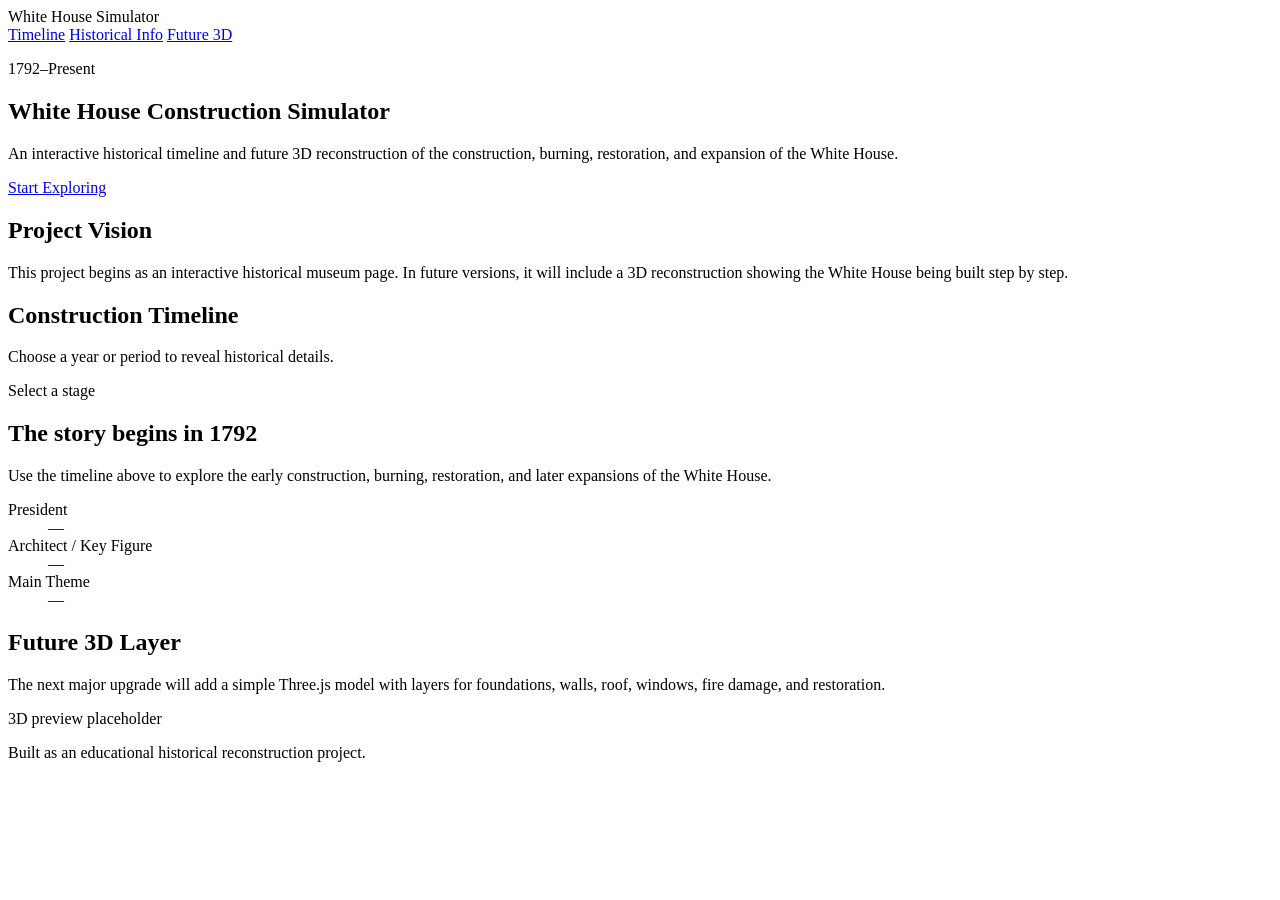
==== index.html @ 68769c88 "Add initial website homepage" ====
<!DOCTYPE html>
<html lang="en">
<head>
  <meta charset="UTF-8" />
  <meta name="viewport" content="width=device-width, initial-scale=1.0" />
  <title>White House Construction Simulator</title>
  <link rel="stylesheet" href="style.css" />
</head>
<body>
  <header class="hero">
    <nav class="navbar">
      <div class="logo">White House Simulator</div>
      <a href="#timeline">Timeline</a>
      <a href="#stage-card">Historical Info</a>
      <a href="#future">Future 3D</a>
    </nav>

    <section class="hero-content">
      <p class="eyebrow">1792–Present</p>
      <h1>White House Construction Simulator</h1>
      <p class="subtitle">
        An interactive historical timeline and future 3D reconstruction of the construction,
        burning, restoration, and expansion of the White House.
      </p>
      <a class="cta" href="#timeline">Start Exploring</a>
    </section>
  </header>

  <main>
    <section class="intro section">
      <h2>Project Vision</h2>
      <p>
        This project begins as an interactive historical museum page. In future versions,
        it will include a 3D reconstruction showing the White House being built step by step.
      </p>
    </section>

    <section id="timeline" class="section">
      <h2>Construction Timeline</h2>
      <p class="section-note">Choose a year or period to reveal historical details.</p>
      <div id="timeline-buttons" class="timeline-buttons"></div>
    </section>

    <section id="stage-card" class="stage-card section" aria-live="polite">
      <p class="eyebrow" id="stage-period">Select a stage</p>
      <h2 id="stage-title">The story begins in 1792</h2>
      <p id="stage-description">
        Use the timeline above to explore the early construction, burning, restoration,
        and later expansions of the White House.
      </p>
      <dl class="facts">
        <div><dt>President</dt><dd id="stage-president">—</dd></div>
        <div><dt>Architect / Key Figure</dt><dd id="stage-figure">—</dd></div>
        <div><dt>Main Theme</dt><dd id="stage-theme">—</dd></div>
      </dl>
    </section>

    <section id="future" class="section future-grid">
      <article>
        <h2>Future 3D Layer</h2>
        <p>
          The next major upgrade will add a simple Three.js model with layers for foundations,
          walls, roof, windows, fire damage, and restoration.
        </p>
      </article>
      <article class="placeholder-model">
        <div class="model-block base"></div>
        <div class="model-block walls"></div>
        <div class="model-block roof"></div>
        <p>3D preview placeholder</p>
      </article>
    </section>
  </main>

  <footer>
    <p>Built as an educational historical reconstruction project.</p>
  </footer>

  <script src="data/timeline.js"></script>
  <script src="script.js"></script>
</body>
</html>
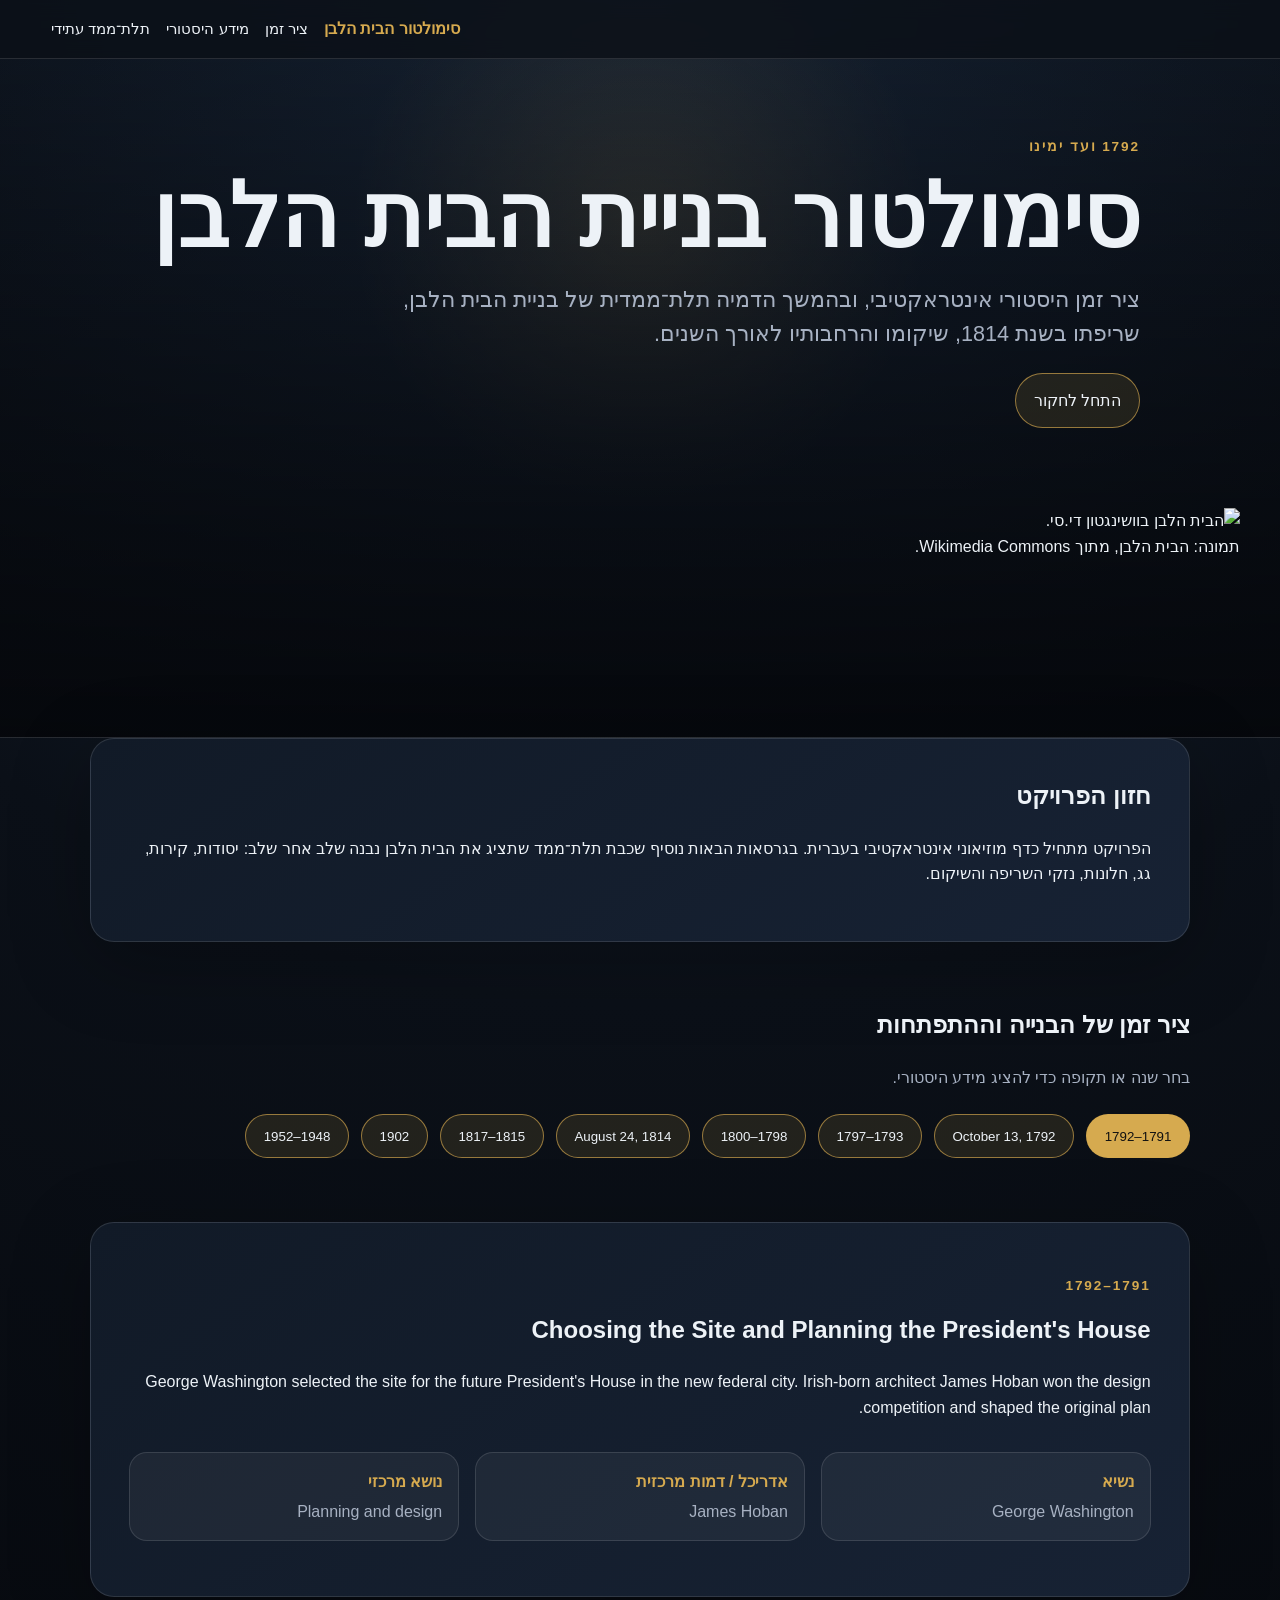
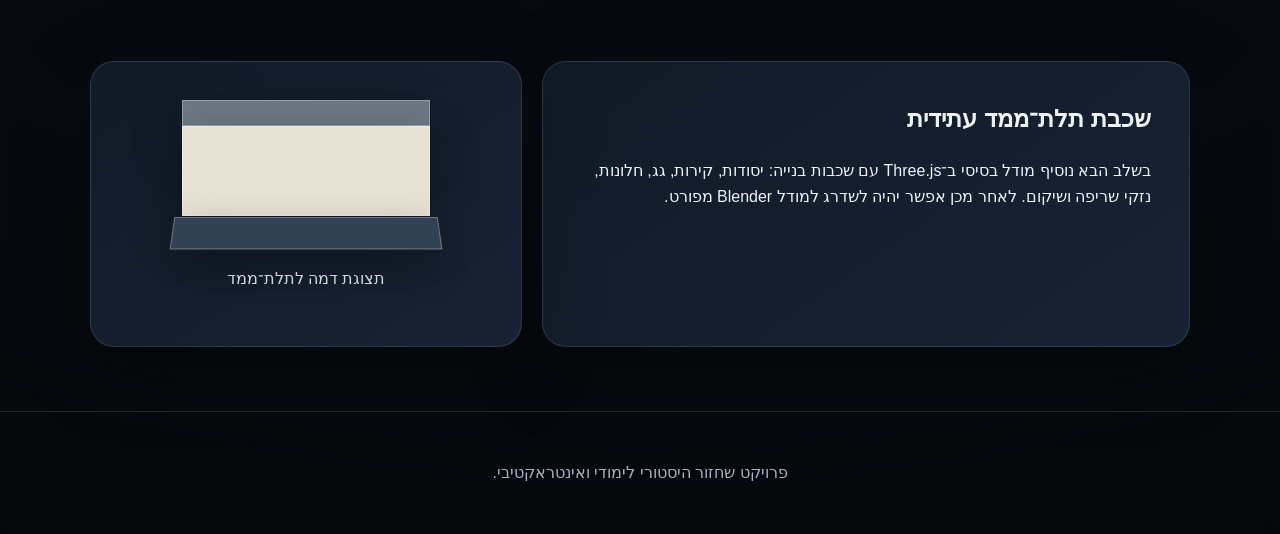
==== commit 3d8464cb: "Set Hebrew as default and add visible Wikimedia hero image" ====
--- a/index.html
+++ b/index.html
@@ -1,79 +1,90 @@
 <!DOCTYPE html>
-<html lang="en">
+<html lang="he" dir="rtl">
 <head>
   <meta charset="UTF-8" />
   <meta name="viewport" content="width=device-width, initial-scale=1.0" />
-  <title>White House Construction Simulator</title>
+  <title>סימולטור בניית הבית הלבן</title>
   <link rel="stylesheet" href="style.css" />
 </head>
 <body>
   <header class="hero">
     <nav class="navbar">
-      <div class="logo">White House Simulator</div>
-      <a href="#timeline">Timeline</a>
-      <a href="#stage-card">Historical Info</a>
-      <a href="#future">Future 3D</a>
+      <div class="logo">סימולטור הבית הלבן</div>
+      <a href="#timeline">ציר זמן</a>
+      <a href="#stage-card">מידע היסטורי</a>
+      <a href="#future">תלת־ממד עתידי</a>
     </nav>
 
-    <section class="hero-content">
-      <p class="eyebrow">1792–Present</p>
-      <h1>White House Construction Simulator</h1>
-      <p class="subtitle">
-        An interactive historical timeline and future 3D reconstruction of the construction,
-        burning, restoration, and expansion of the White House.
-      </p>
-      <a class="cta" href="#timeline">Start Exploring</a>
+    <section class="hero-layout">
+      <div class="hero-content">
+        <p class="eyebrow">1792 ועד ימינו</p>
+        <h1>סימולטור בניית הבית הלבן</h1>
+        <p class="subtitle">
+          ציר זמן היסטורי אינטראקטיבי, ובהמשך הדמיה תלת־ממדית של בניית הבית הלבן,
+          שריפתו בשנת 1814, שיקומו והרחבותיו לאורך השנים.
+        </p>
+        <a class="cta" href="#timeline">התחל לחקור</a>
+      </div>
+
+      <figure class="hero-image-card">
+        <img
+          src="https://upload.wikimedia.org/wikipedia/commons/6/6e/White_House%2C_Washington_DC.jpg"
+          alt="הבית הלבן בוושינגטון די.סי."
+        />
+        <figcaption>
+          תמונה: הבית הלבן, מתוך Wikimedia Commons.
+        </figcaption>
+      </figure>
     </section>
   </header>
 
   <main>
     <section class="intro section">
-      <h2>Project Vision</h2>
+      <h2>חזון הפרויקט</h2>
       <p>
-        This project begins as an interactive historical museum page. In future versions,
-        it will include a 3D reconstruction showing the White House being built step by step.
+        הפרויקט מתחיל כדף מוזיאוני אינטראקטיבי בעברית. בגרסאות הבאות נוסיף שכבת תלת־ממד
+        שתציג את הבית הלבן נבנה שלב אחר שלב: יסודות, קירות, גג, חלונות, נזקי השריפה והשיקום.
       </p>
     </section>
 
     <section id="timeline" class="section">
-      <h2>Construction Timeline</h2>
-      <p class="section-note">Choose a year or period to reveal historical details.</p>
+      <h2>ציר זמן של הבנייה וההתפתחות</h2>
+      <p class="section-note">בחר שנה או תקופה כדי להציג מידע היסטורי.</p>
       <div id="timeline-buttons" class="timeline-buttons"></div>
     </section>
 
     <section id="stage-card" class="stage-card section" aria-live="polite">
-      <p class="eyebrow" id="stage-period">Select a stage</p>
-      <h2 id="stage-title">The story begins in 1792</h2>
+      <p class="eyebrow" id="stage-period">בחר שלב</p>
+      <h2 id="stage-title">הסיפור מתחיל בשנת 1792</h2>
       <p id="stage-description">
-        Use the timeline above to explore the early construction, burning, restoration,
-        and later expansions of the White House.
+        השתמש בציר הזמן כדי לחקור את בניית הבית הלבן, שריפתו, שיקומו והרחבותיו המאוחרות.
       </p>
       <dl class="facts">
-        <div><dt>President</dt><dd id="stage-president">—</dd></div>
-        <div><dt>Architect / Key Figure</dt><dd id="stage-figure">—</dd></div>
-        <div><dt>Main Theme</dt><dd id="stage-theme">—</dd></div>
+        <div><dt>נשיא</dt><dd id="stage-president">—</dd></div>
+        <div><dt>אדריכל / דמות מרכזית</dt><dd id="stage-figure">—</dd></div>
+        <div><dt>נושא מרכזי</dt><dd id="stage-theme">—</dd></div>
       </dl>
     </section>
 
     <section id="future" class="section future-grid">
       <article>
-        <h2>Future 3D Layer</h2>
+        <h2>שכבת תלת־ממד עתידית</h2>
         <p>
-          The next major upgrade will add a simple Three.js model with layers for foundations,
-          walls, roof, windows, fire damage, and restoration.
+          בשלב הבא נוסיף מודל בסיסי ב־Three.js עם שכבות בנייה: יסודות, קירות, גג,
+          חלונות, נזקי שריפה ושיקום. לאחר מכן אפשר יהיה לשדרג למודל Blender מפורט.
         </p>
       </article>
       <article class="placeholder-model">
         <div class="model-block base"></div>
         <div class="model-block walls"></div>
         <div class="model-block roof"></div>
-        <p>3D preview placeholder</p>
+        <p>תצוגת דמה לתלת־ממד</p>
       </article>
     </section>
   </main>
 
   <footer>
-    <p>Built as an educational historical reconstruction project.</p>
+    <p>פרויקט שחזור היסטורי לימודי ואינטראקטיבי.</p>
   </footer>
 
   <script src="data/timeline.js"></script>
--- a/style.css
+++ b/style.css
@@ -0,0 +1,173 @@
+:root {
+  --bg: #0b1018;
+  --panel: #111a27;
+  --panel-2: #172234;
+  --text: #edf2f7;
+  --muted: #a7b1c2;
+  --gold: #d6aa4f;
+  --line: rgba(255,255,255,0.12);
+}
+
+* { box-sizing: border-box; }
+html { scroll-behavior: smooth; }
+body {
+  margin: 0;
+  font-family: Arial, Helvetica, sans-serif;
+  background: radial-gradient(circle at top, #1b2b40 0%, var(--bg) 45%, #05070b 100%);
+  color: var(--text);
+  line-height: 1.6;
+}
+
+.hero {
+  min-height: 82vh;
+  display: flex;
+  flex-direction: column;
+  border-bottom: 1px solid var(--line);
+  background:
+    linear-gradient(rgba(5,7,11,0.25), rgba(5,7,11,0.92)),
+    radial-gradient(circle at 50% 30%, rgba(214,170,79,0.18), transparent 35%);
+}
+
+.navbar {
+  position: sticky;
+  top: 0;
+  z-index: 10;
+  display: flex;
+  gap: 1rem;
+  align-items: center;
+  padding: 1rem clamp(1rem, 4vw, 4rem);
+  background: rgba(11, 16, 24, 0.82);
+  backdrop-filter: blur(10px);
+  border-bottom: 1px solid var(--line);
+}
+
+.logo {
+  margin-right: auto;
+  font-weight: 700;
+  color: var(--gold);
+}
+
+.navbar a {
+  color: var(--text);
+  text-decoration: none;
+  font-size: 0.95rem;
+}
+
+.hero-content {
+  width: min(1000px, 92vw);
+  margin: auto;
+  padding: 4rem 0;
+}
+
+.eyebrow {
+  color: var(--gold);
+  text-transform: uppercase;
+  letter-spacing: 0.14em;
+  font-weight: 700;
+  font-size: 0.85rem;
+}
+
+h1 {
+  font-size: clamp(2.4rem, 7vw, 5.8rem);
+  line-height: 1;
+  margin: 0.2rem 0 1rem;
+}
+
+h2 { margin-top: 0; }
+.subtitle {
+  max-width: 760px;
+  font-size: clamp(1.05rem, 2vw, 1.35rem);
+  color: var(--muted);
+}
+
+.cta, .timeline-buttons button {
+  display: inline-block;
+  border: 1px solid rgba(214,170,79,0.65);
+  background: rgba(214,170,79,0.12);
+  color: var(--text);
+  padding: 0.85rem 1.1rem;
+  border-radius: 999px;
+  text-decoration: none;
+  cursor: pointer;
+}
+
+.section {
+  width: min(1100px, 92vw);
+  margin: 0 auto;
+  padding: 4rem 0;
+}
+
+.intro, .stage-card, .future-grid article {
+  background: linear-gradient(145deg, var(--panel), var(--panel-2));
+  border: 1px solid var(--line);
+  border-radius: 24px;
+  padding: clamp(1.25rem, 3vw, 2.4rem);
+  box-shadow: 0 20px 80px rgba(0,0,0,0.25);
+}
+
+.section-note { color: var(--muted); }
+.timeline-buttons {
+  display: flex;
+  flex-wrap: wrap;
+  gap: 0.75rem;
+  margin-top: 1.5rem;
+}
+
+.timeline-buttons button.active {
+  background: var(--gold);
+  color: #111;
+}
+
+.facts {
+  display: grid;
+  grid-template-columns: repeat(3, 1fr);
+  gap: 1rem;
+  margin-top: 2rem;
+}
+
+.facts div {
+  background: rgba(255,255,255,0.05);
+  border: 1px solid var(--line);
+  border-radius: 18px;
+  padding: 1rem;
+}
+
+dt { color: var(--gold); font-weight: 700; }
+dd { margin: 0.25rem 0 0; color: var(--muted); }
+
+.future-grid {
+  display: grid;
+  grid-template-columns: 1.2fr 0.8fr;
+  gap: 1.25rem;
+  align-items: stretch;
+}
+
+.placeholder-model {
+  display: grid;
+  place-items: center;
+  min-height: 280px;
+  text-align: center;
+}
+
+.model-block {
+  width: 70%;
+  border: 1px solid rgba(255,255,255,0.3);
+  box-shadow: 0 20px 50px rgba(0,0,0,0.35);
+}
+.model-block.base { height: 26px; background: #6d7785; }
+.model-block.walls { height: 90px; background: #e8e2d6; }
+.model-block.roof { height: 34px; width: 76%; background: #334155; transform: perspective(300px) rotateX(18deg); }
+
+footer {
+  text-align: center;
+  color: var(--muted);
+  padding: 2rem;
+  border-top: 1px solid var(--line);
+}
+
+@media (max-width: 760px) {
+  .navbar { flex-wrap: wrap; }
+  .logo { width: 100%; }
+  .facts, .future-grid { grid-template-columns: 1fr; }
+  .hero { min-height: 70vh; }
+}
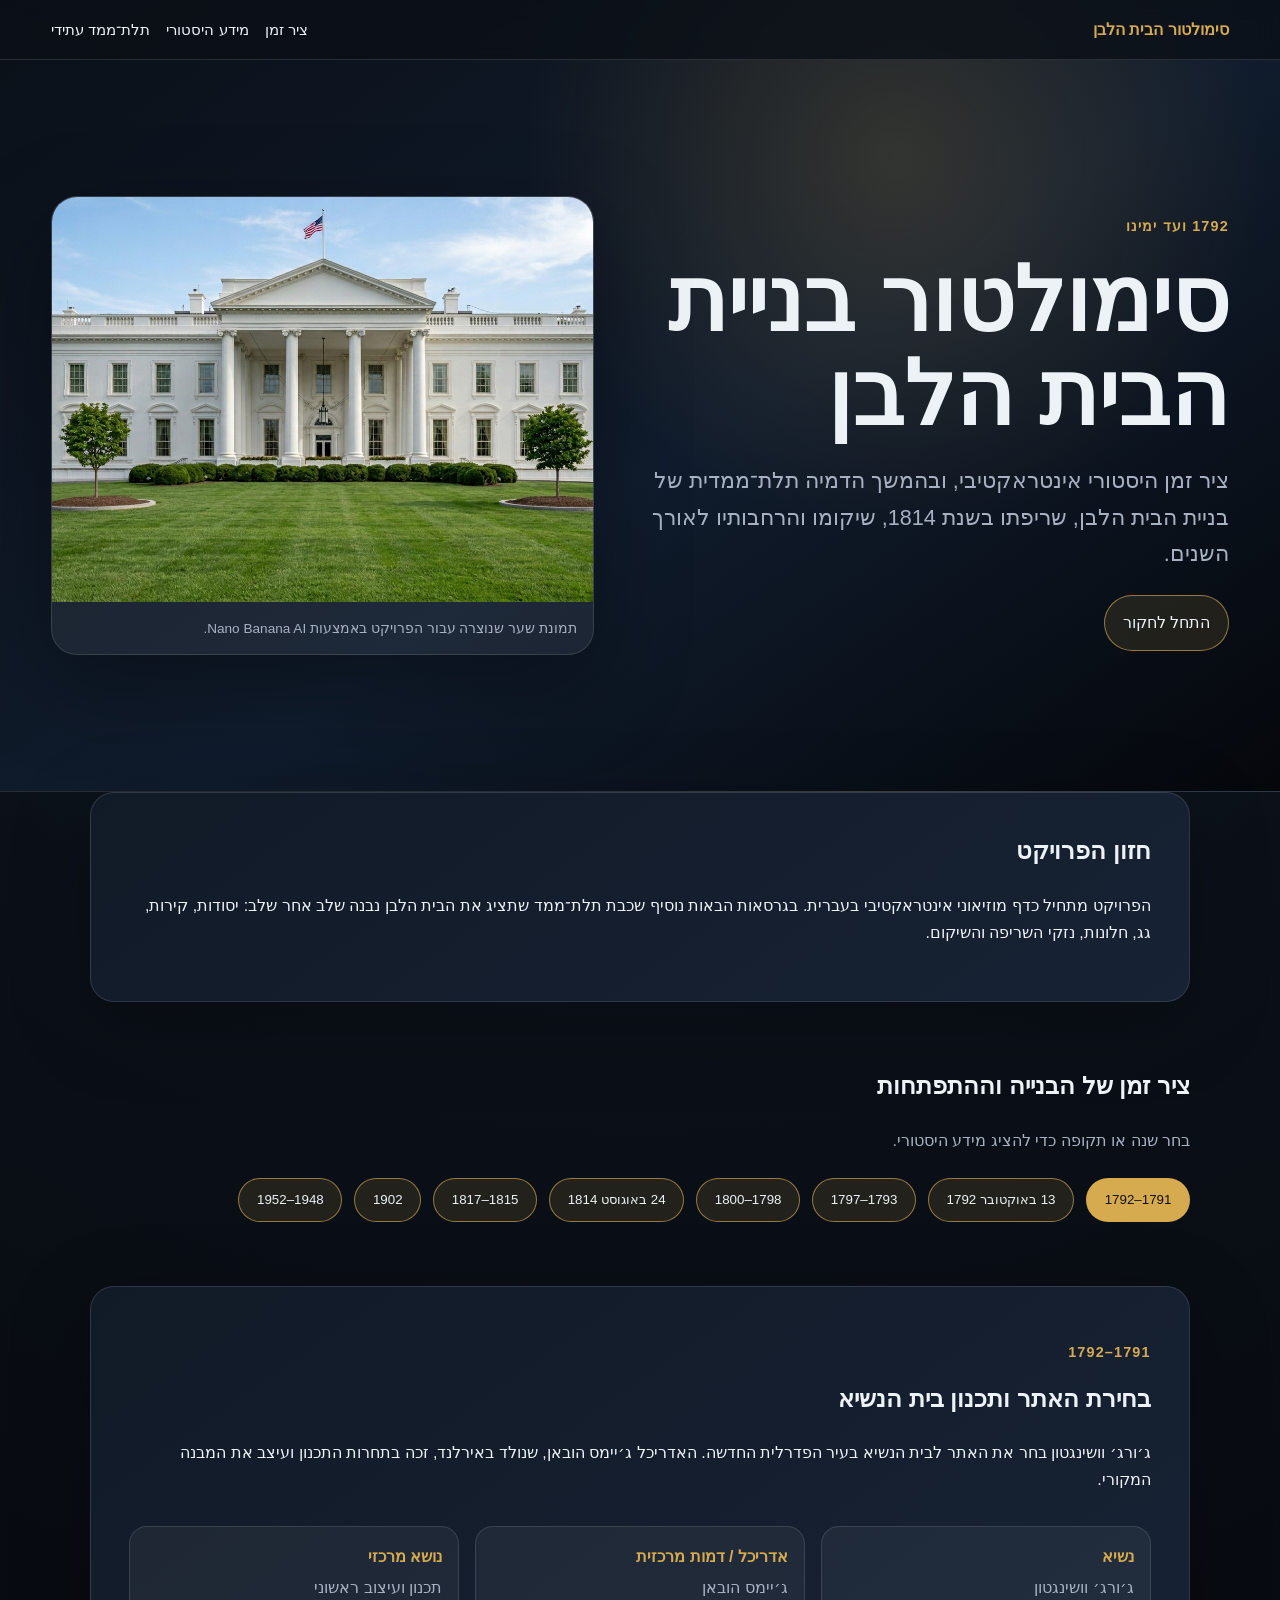
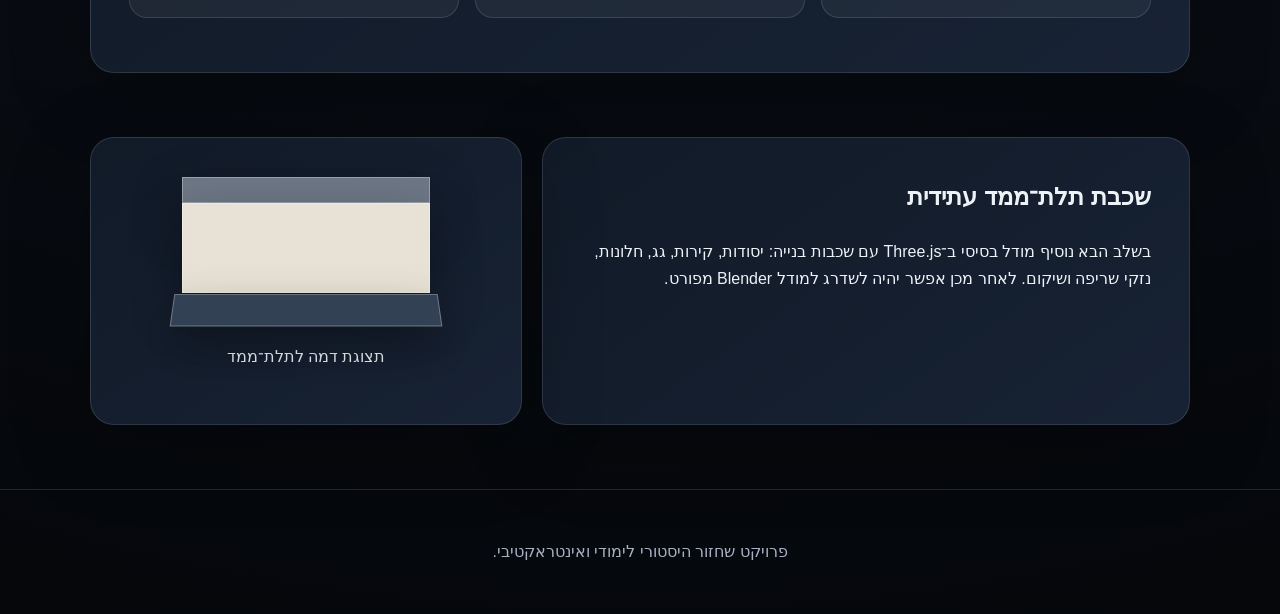
==== commit cf8b6fa1: "Use local hero image from images folder" ====
--- a/index.html
+++ b/index.html
@@ -28,11 +28,11 @@
 
       <figure class="hero-image-card">
         <img
-          src="https://upload.wikimedia.org/wikipedia/commons/6/6e/White_House%2C_Washington_DC.jpg"
-          alt="הבית הלבן בוושינגטון די.סי."
+          src="images/white-house-hero.png"
+          alt="הדמיית הבית הלבן עבור דף השער של הפרויקט"
         />
         <figcaption>
-          תמונה: הבית הלבן, מתוך Wikimedia Commons.
+          תמונת שער שנוצרה עבור הפרויקט באמצעות Nano Banana AI.
         </figcaption>
       </figure>
     </section>
--- a/style.css
+++ b/style.css
@@ -15,17 +15,17 @@
   font-family: Arial, Helvetica, sans-serif;
   background: radial-gradient(circle at top, #1b2b40 0%, var(--bg) 45%, #05070b 100%);
   color: var(--text);
-  line-height: 1.6;
+  line-height: 1.7;
 }
 
 .hero {
-  min-height: 82vh;
+  min-height: 88vh;
   display: flex;
   flex-direction: column;
   border-bottom: 1px solid var(--line);
   background:
-    linear-gradient(rgba(5,7,11,0.25), rgba(5,7,11,0.92)),
-    radial-gradient(circle at 50% 30%, rgba(214,170,79,0.18), transparent 35%);
+    radial-gradient(circle at 70% 20%, rgba(214,170,79,0.18), transparent 34%),
+    linear-gradient(145deg, #0b1018 0%, #101c2d 55%, #05070b 100%);
 }
 
 .navbar {
@@ -42,7 +42,7 @@
 }
 
 .logo {
-  margin-right: auto;
+  margin-left: auto;
   font-weight: 700;
   color: var(--gold);
 }
@@ -53,23 +53,51 @@
   font-size: 0.95rem;
 }
 
-.hero-content {
-  width: min(1000px, 92vw);
+.hero-layout {
+  width: min(1180px, 92vw);
   margin: auto;
+  display: grid;
+  grid-template-columns: 1fr 0.9fr;
+  gap: 2rem;
+  align-items: center;
   padding: 4rem 0;
+}
+
+.hero-content { max-width: 720px; }
+
+.hero-image-card {
+  margin: 0;
+  background: rgba(255,255,255,0.06);
+  border: 1px solid var(--line);
+  border-radius: 26px;
+  overflow: hidden;
+  box-shadow: 0 30px 90px rgba(0,0,0,0.35);
+}
+
+.hero-image-card img {
+  display: block;
+  width: 100%;
+  aspect-ratio: 4 / 3;
+  object-fit: cover;
+}
+
+.hero-image-card figcaption {
+  color: var(--muted);
+  font-size: 0.85rem;
+  padding: 0.9rem 1rem;
 }
 
 .eyebrow {
   color: var(--gold);
-  text-transform: uppercase;
-  letter-spacing: 0.14em;
+  text-transform: none;
+  letter-spacing: 0.08em;
   font-weight: 700;
-  font-size: 0.85rem;
+  font-size: 0.9rem;
 }
 
 h1 {
   font-size: clamp(2.4rem, 7vw, 5.8rem);
-  line-height: 1;
+  line-height: 1.05;
   margin: 0.2rem 0 1rem;
 }
 
@@ -165,9 +193,9 @@
   border-top: 1px solid var(--line);
 }
 
-@media (max-width: 760px) {
+@media (max-width: 860px) {
+  .hero-layout, .facts, .future-grid { grid-template-columns: 1fr; }
   .navbar { flex-wrap: wrap; }
-  .logo { width: 100%; }
-  .facts, .future-grid { grid-template-columns: 1fr; }
-  .hero { min-height: 70vh; }
-}
+  .logo { width: 100%; margin-left: 0; }
+  .hero { min-height: 72vh; }
+}
